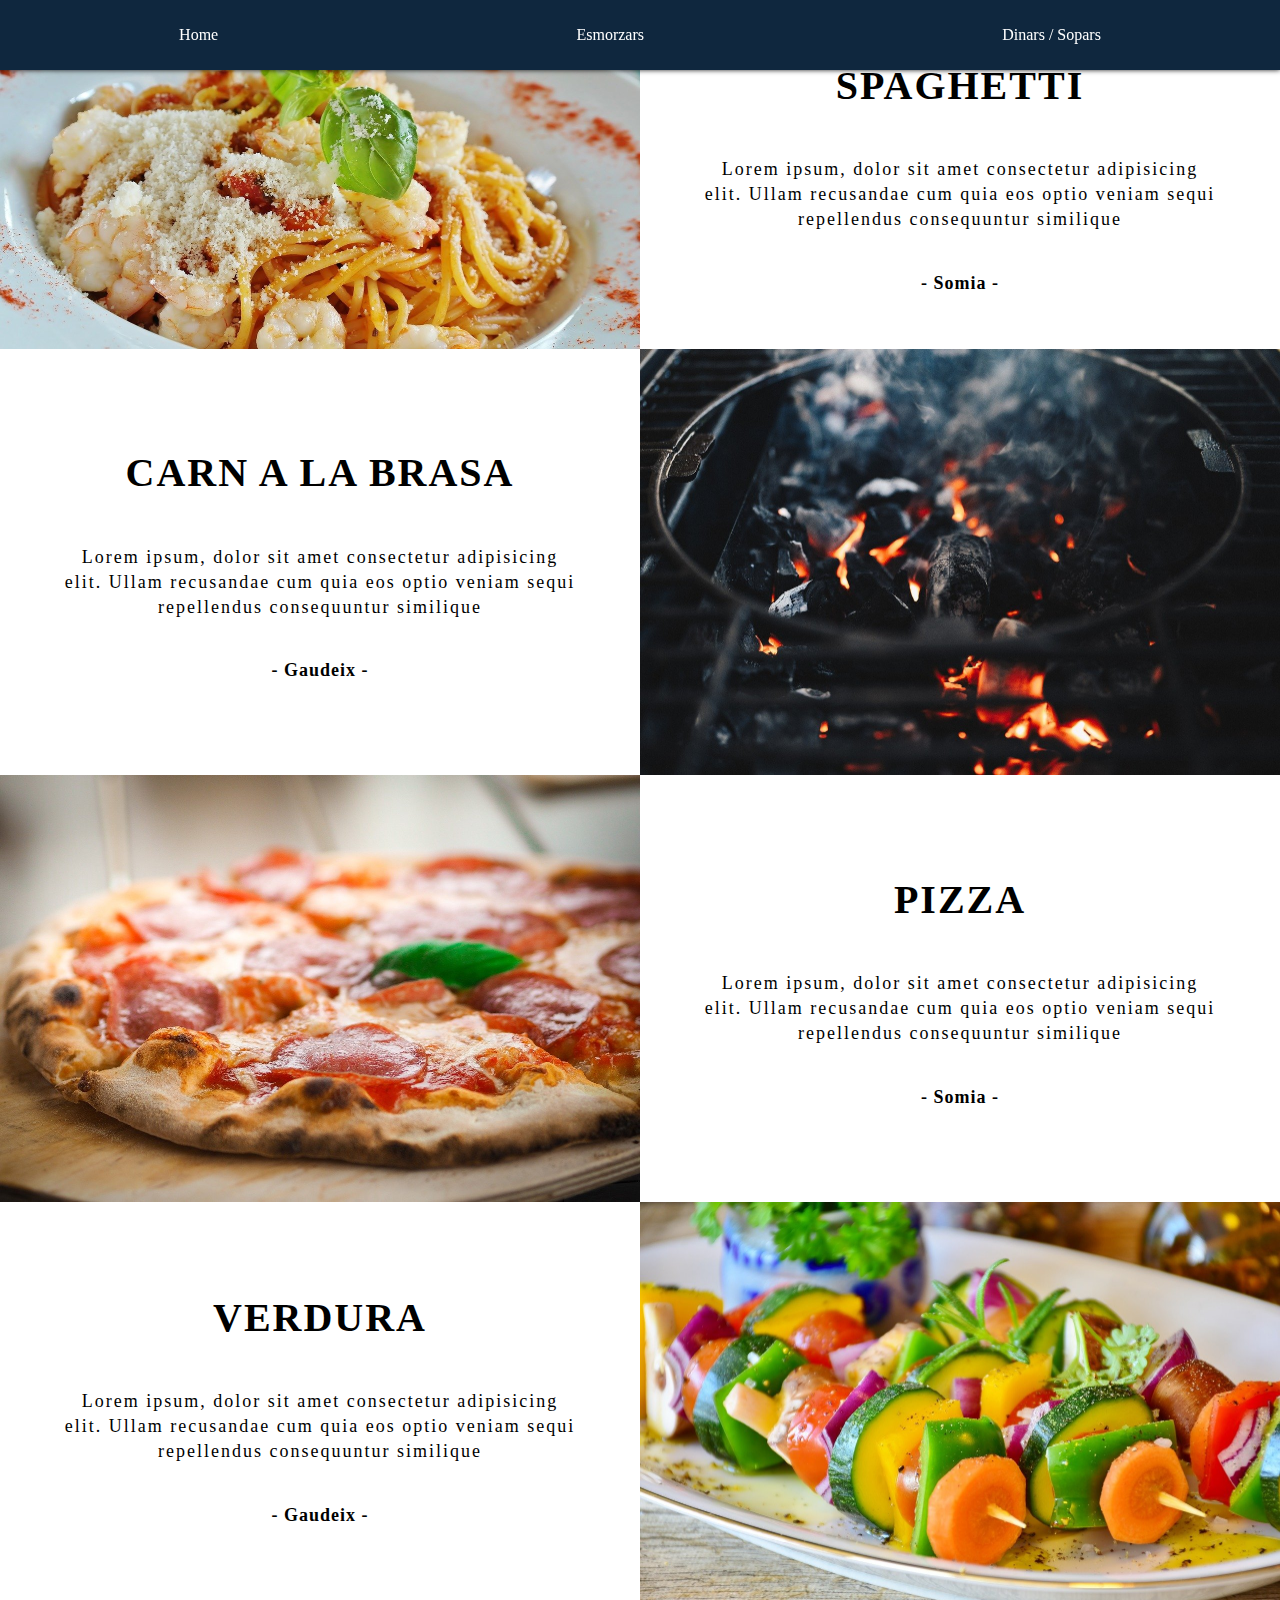
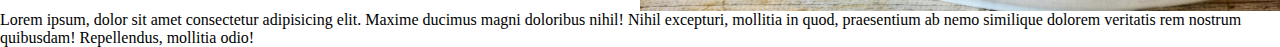
==== dinars_sopars.html @ 01150fe2 "Dinars i sopars" ====
<!DOCTYPE html>
<html lang="es">

<head>
    <meta charset="UTF-8">
    <meta name="viewport" content="width=device-width, initial-scale=1.0">
    <title>Dinars / Sopars</title>
    <link rel="stylesheet" href="css/styles.css">
</head>

<body>
    <header class="header">
        <nav class="nav">
            <ul>
                <li>
                    <a href="index.html">Home</a>
                </li>
                <li>
                    <a href="esmorzars.html">Esmorzars</a>
                </li>
                <li>
                    <a href="dinars_sopars.html">Dinars / Sopars</a>
                </li>
            </ul>
        </nav>
    </header>
    <main>
        <article class="article">
            <div class="article--image main-content--image">
                <img src="img/spaghetti.jpg" alt="">
            </div>
            <div class="article--text main-content--text">
                <h2>SPAGHETTI</h2>
                <p>Lorem ipsum, dolor sit amet consectetur adipisicing elit. Ullam recusandae cum quia eos optio veniam sequi repellendus consequuntur similique</p>
                <p><span class="span">- Somia -</span></p>
            </div>
        </article>
        <article class="article">
            <div class="article--image main-content--image">
                <img src="img/bbq.jpg" alt="">
            </div>
            <div class="article--text main-content--text">
                <h2>CARN A LA BRASA</h2>
                <p>Lorem ipsum, dolor sit amet consectetur adipisicing elit. Ullam recusandae cum quia eos optio veniam sequi repellendus consequuntur similique</p>
                <p><span class="span">- Gaudeix -</span></p>
            </div>
        </article>
        <article class="article">
            <div class="article--image main-content--image">
                <img src="img/pizza.jpg" alt="">
            </div>
            <div class="article--text main-content--text">
                <h2>PIZZA</h2>
                <p>Lorem ipsum, dolor sit amet consectetur adipisicing elit. Ullam recusandae cum quia eos optio veniam sequi repellendus consequuntur similique</p>
                <p><span class="span">- Somia -</span></p>
            </div>
        </article>
        <article class="article">
            <div class="article--image main-content--image">
                <img src="img/vegetable.jpg" alt="">
            </div>
            <div class="article--text main-content--text">
                <h2>VERDURA</h2>
                <p>Lorem ipsum, dolor sit amet consectetur adipisicing elit. Ullam recusandae cum quia eos optio veniam sequi repellendus consequuntur similique</p>
                <p><span class="span">- Gaudeix -</span></p>
            </div>
        </article>
    </main>
    <footer class="footer">
        Lorem ipsum, dolor sit amet consectetur adipisicing elit. Maxime ducimus magni doloribus nihil! Nihil excepturi, mollitia in quod, praesentium ab nemo similique dolorem veritatis rem nostrum quibusdam! Repellendus, mollitia odio!
    </footer>
</body>

</html>
---- css/styles.css ----
html {
  box-sizing: border-box;
  font-size: 62.5%;
}
*,
*:before,
*:after {
  box-sizing: inherit;
}
body {
  font-size: 1.6rem;
  margin: 0;
}
.nav {
  position: fixed;
  width: 100%;
  z-index: 10;
  background-color: #0F273E;
  padding: 1rem 0;
  box-shadow: -1px -1px 5px 1px #000000de;
}
.nav ul {
  display: flex;
  justify-content: space-around;
  list-style: none;
  padding: 0;
}
.nav ul a {
  color: white;
  text-decoration: none;
}
.nav ul a:hover {
  color: #b5b5b5;
}
.hero {
  background-image: url(../img/hero1.webp);
  background-repeat: no-repeat;
  background-size: cover;
  background-position: center;
  position: relative;
  height: 100vh;
  display: flex;
  justify-content: center;
  align-items: center;
}
.hero:after {
  content: "";
  position: absolute;
  top: 0;
  left: 0;
  width: 100%;
  height: 100%;
  background-color: #23232385;
}
.hero .content-hero {
  position: relative;
  z-index: 2;
}
.hero .content-hero a {
  color: white;
  line-height: 1;
  font-weight: 700;
  font-size: 2.6rem;
  text-decoration: none;
  letter-spacing: 0.3rem;
  border: 3px solid white;
  padding: 1.5rem 2rem;
}
.hero .content-hero a:hover {
  background-color: #0F273E;
  transition: 1s ease all;
}
.main-content--image img {
  width: 100%;
}
.main-content--text {
  color: white;
  align-self: center;
  display: flex;
  flex-direction: column;
  align-items: center;
}
.main-content--text h2 {
  font-size: 4rem;
}
.main-content--text p {
  font-size: 1.8rem;
  margin-bottom: 5rem;
}
.main-content--text a {
  color: white;
  line-height: 1;
  font-weight: 700;
  font-size: 2.6rem;
  text-decoration: none;
  letter-spacing: 0.3rem;
  border: 3px solid white;
  padding: 1.5rem 2rem;
  transition: 1s ease all;
}
.main-content--text a:hover {
  color: black;
  border: 3px solid black;
  background-color: white;
}
.main .main-content {
  line-height: 0;
  background-color: black;
  display: grid;
  grid-template-columns: 2fr 1.5fr;
}
.main .main-content--menu {
  background-color: white;
  grid-template-columns: 1.5fr 2fr;
}
.main .main-content--menu .main-content--image {
  order: 2;
}
.main .main-content--menu .main-content--text {
  color: black;
}
.main .main-content--menu .main-content--text a {
  color: black;
  border: 3px solid black;
  transition: 1s ease all;
}
.main .main-content--menu .main-content--text a:hover {
  color: white;
  border: 3px solid white;
  background-color: black;
}
.article {
  text-align: center;
  display: grid;
  grid-template-columns: 1fr 1fr;
  line-height: 0;
}
.article:nth-child(even) .article--image {
  order: 1;
}
.article .article--text {
  color: black;
  letter-spacing: 2px;
}
.article .article--text p {
  line-height: 1.4;
  padding: 2rem 6rem;
  padding-bottom: 0;
  margin-bottom: 0;
}
.article .article--image img {
  width: 100%;
}
.span {
  font-weight: 700;
  padding: 0;
  line-height: 0;
  letter-spacing: 1px;
}
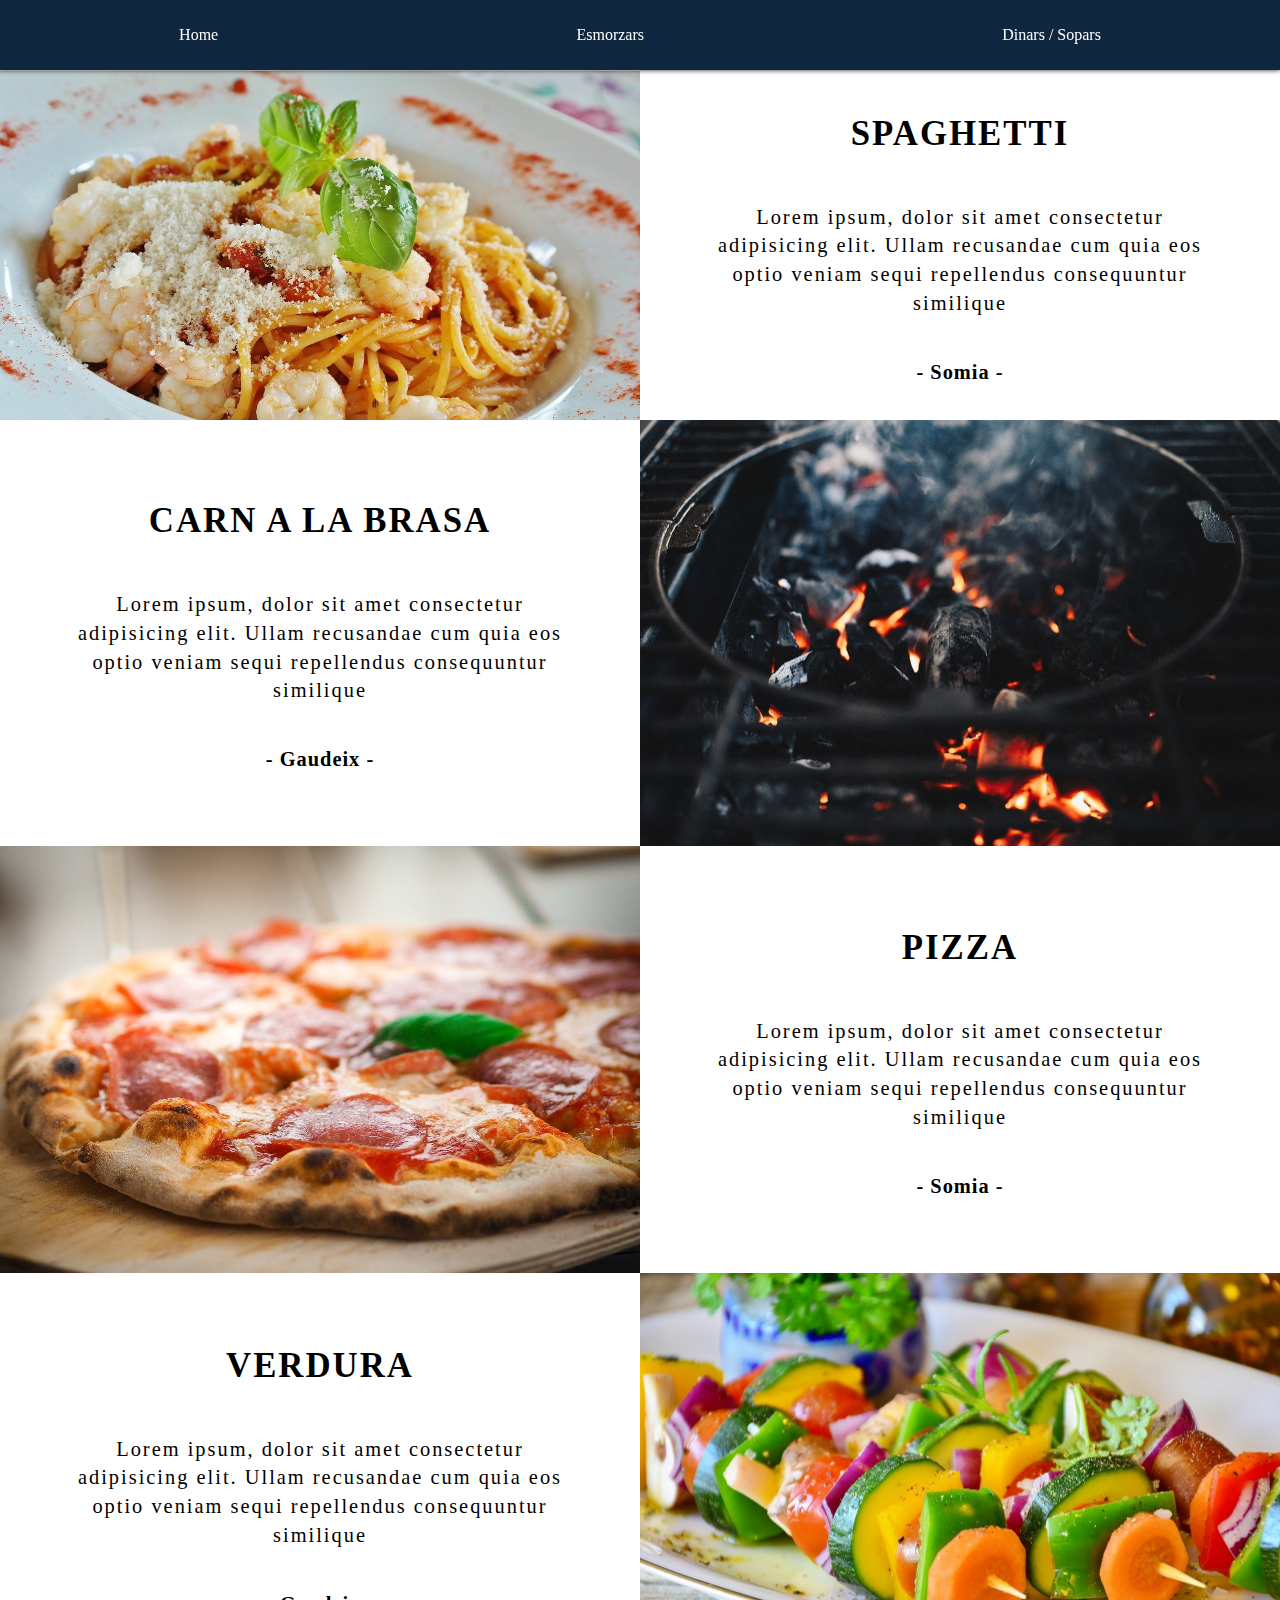
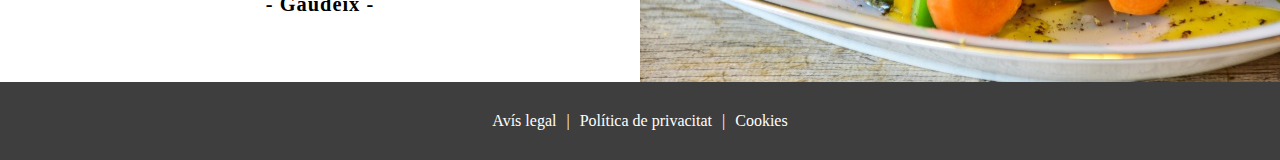
==== commit 34346aa1: "Footer fet" ====
--- a/dinars_sopars.html
+++ b/dinars_sopars.html
@@ -24,7 +24,7 @@
             </ul>
         </nav>
     </header>
-    <main>
+    <main class="main1">
         <article class="article">
             <div class="article--image main-content--image">
                 <img src="img/spaghetti.jpg" alt="">
@@ -67,7 +67,19 @@
         </article>
     </main>
     <footer class="footer">
-        Lorem ipsum, dolor sit amet consectetur adipisicing elit. Maxime ducimus magni doloribus nihil! Nihil excepturi, mollitia in quod, praesentium ab nemo similique dolorem veritatis rem nostrum quibusdam! Repellendus, mollitia odio!
+        <nav class="footer-nav">
+            <ul>
+                <li>
+                    <a href="#">Avís legal</a>
+                </li>
+                <li>
+                    <a href="#">Política de privacitat</a>
+                </li>
+                <li>
+                    <a href="#">Cookies</a>
+                </li>
+            </ul>
+        </nav>
     </footer>
 </body>
 
--- a/css/styles.css
+++ b/css/styles.css
@@ -11,6 +11,16 @@
   font-size: 1.6rem;
   margin: 0;
 }
+a {
+  text-decoration: none;
+}
+ul {
+  list-style: none;
+  padding: 0;
+}
+img {
+  max-width: 100%;
+}
 .nav {
   position: fixed;
   width: 100%;
@@ -22,12 +32,9 @@
 .nav ul {
   display: flex;
   justify-content: space-around;
-  list-style: none;
-  padding: 0;
 }
 .nav ul a {
   color: white;
-  text-decoration: none;
 }
 .nav ul a:hover {
   color: #b5b5b5;
@@ -72,6 +79,8 @@
 }
 .main-content--image img {
   width: 100%;
+  object-fit: cover;
+  height: 100%;
 }
 .main-content--text {
   color: white;
@@ -81,10 +90,10 @@
   align-items: center;
 }
 .main-content--text h2 {
-  font-size: 4rem;
+  font-size: calc(2.2rem + 1vw);
 }
 .main-content--text p {
-  font-size: 1.8rem;
+  font-size: calc(1.4rem + 0.5vw);
   margin-bottom: 5rem;
 }
 .main-content--text a {
@@ -141,6 +150,7 @@
 .article .article--text {
   color: black;
   letter-spacing: 2px;
+  padding: 2em 0;
 }
 .article .article--text p {
   line-height: 1.4;
@@ -157,3 +167,26 @@
   line-height: 0;
   letter-spacing: 1px;
 }
+.footer {
+  padding: 3rem 0;
+  background-color: #3e3e3e;
+}
+.footer ul {
+  display: flex;
+  justify-content: center;
+  margin: 0;
+}
+.footer ul li a {
+  color: white;
+}
+.footer ul li a:after {
+  content: "|";
+  padding-left: 1rem;
+  padding-right: 1rem;
+}
+.footer ul li:last-of-type a:after {
+  content: none;
+}
+.main1 {
+  padding-top: 71.2px;
+}
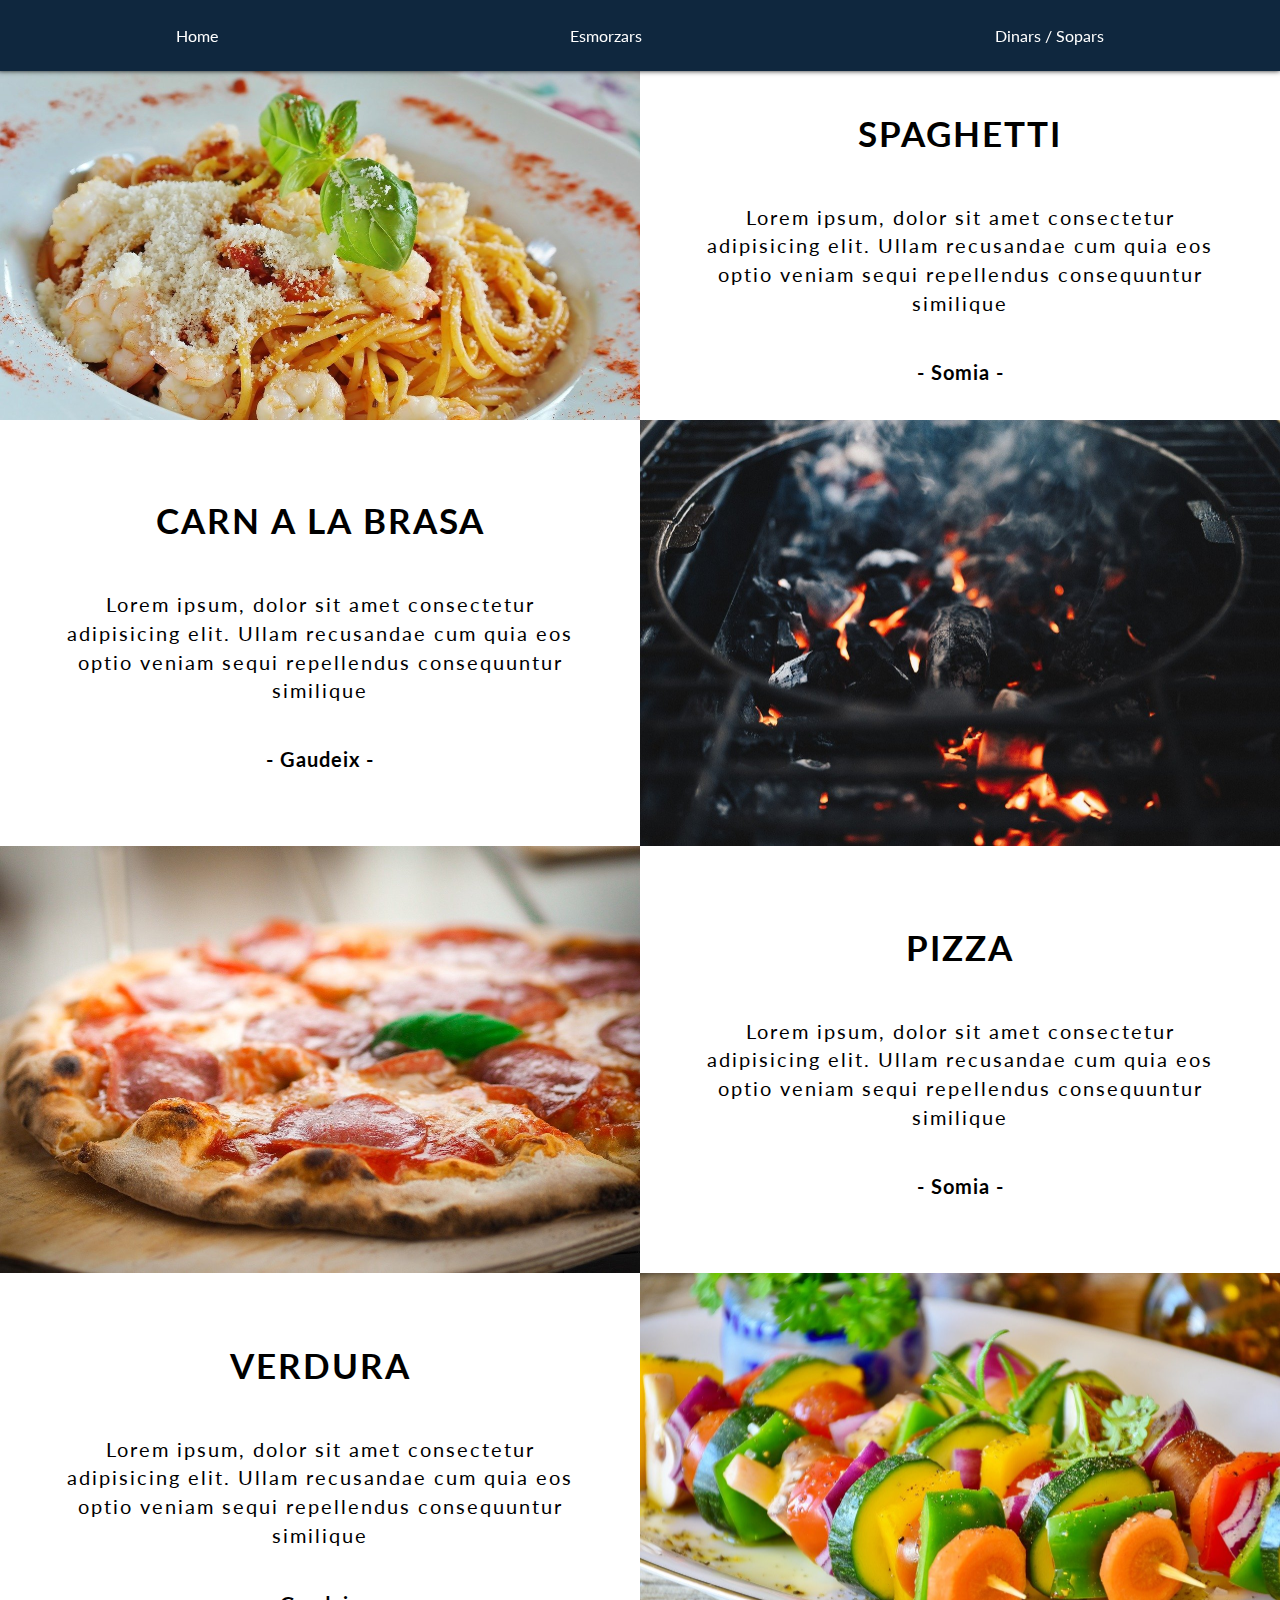
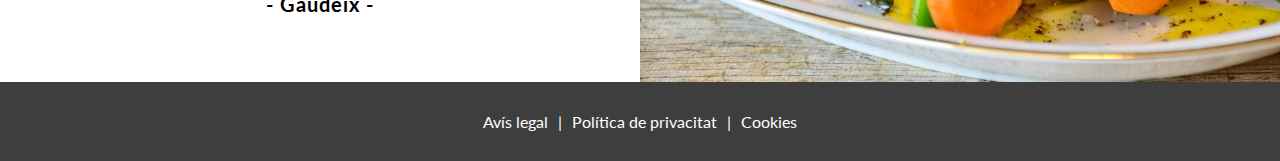
==== commit a8192a55: "Afegida font Lato" ====
--- a/dinars_sopars.html
+++ b/dinars_sopars.html
@@ -5,6 +5,8 @@
     <meta charset="UTF-8">
     <meta name="viewport" content="width=device-width, initial-scale=1.0">
     <title>Dinars / Sopars</title>
+    <link rel="preconnect" href="https://fonts.gstatic.com">
+    <link href="https://fonts.googleapis.com/css2?family=Lato:wght@400;700&display=swap" rel="stylesheet">
     <link rel="stylesheet" href="css/styles.css">
 </head>
 
--- a/css/styles.css
+++ b/css/styles.css
@@ -10,9 +10,11 @@
 body {
   font-size: 1.6rem;
   margin: 0;
+  font-family: 'Lato', sans-serif;
 }
 a {
   text-decoration: none;
+  user-select: none;
 }
 ul {
   list-style: none;
@@ -77,6 +79,11 @@
   background-color: #0F273E;
   transition: 1s ease all;
 }
+@media (max-width: 767.99px) {
+  .main-content--image {
+    height: 50vh;
+  }
+}
 .main-content--image img {
   width: 100%;
   object-fit: cover;
@@ -88,6 +95,12 @@
   display: flex;
   flex-direction: column;
   align-items: center;
+}
+@media (max-width: 767.99px) {
+  .main-content--text {
+    height: 50vh;
+    justify-content: center;
+  }
 }
 .main-content--text h2 {
   font-size: calc(2.2rem + 1vw);
@@ -118,6 +131,11 @@
   display: grid;
   grid-template-columns: 2fr 1.5fr;
 }
+@media (max-width: 767.99px) {
+  .main .main-content {
+    display: block;
+  }
+}
 .main .main-content--menu {
   background-color: white;
   grid-template-columns: 1.5fr 2fr;
@@ -144,6 +162,11 @@
   grid-template-columns: 1fr 1fr;
   line-height: 0;
 }
+@media (max-width: 767.99px) {
+  .article {
+    display: block;
+  }
+}
 .article:nth-child(even) .article--image {
   order: 1;
 }
@@ -151,6 +174,11 @@
   color: black;
   letter-spacing: 2px;
   padding: 2em 0;
+}
+@media (max-width: 767.99px) {
+  .article .article--text {
+    height: 50vh;
+  }
 }
 .article .article--text p {
   line-height: 1.4;
@@ -158,6 +186,16 @@
   padding-bottom: 0;
   margin-bottom: 0;
 }
+@media (max-width: 382.99px) {
+  .article .article--text p {
+    line-height: 1.1;
+  }
+}
+@media (max-width: 767.99px) {
+  .article .article--image {
+    height: 50vh;
+  }
+}
 .article .article--image img {
   width: 100%;
 }
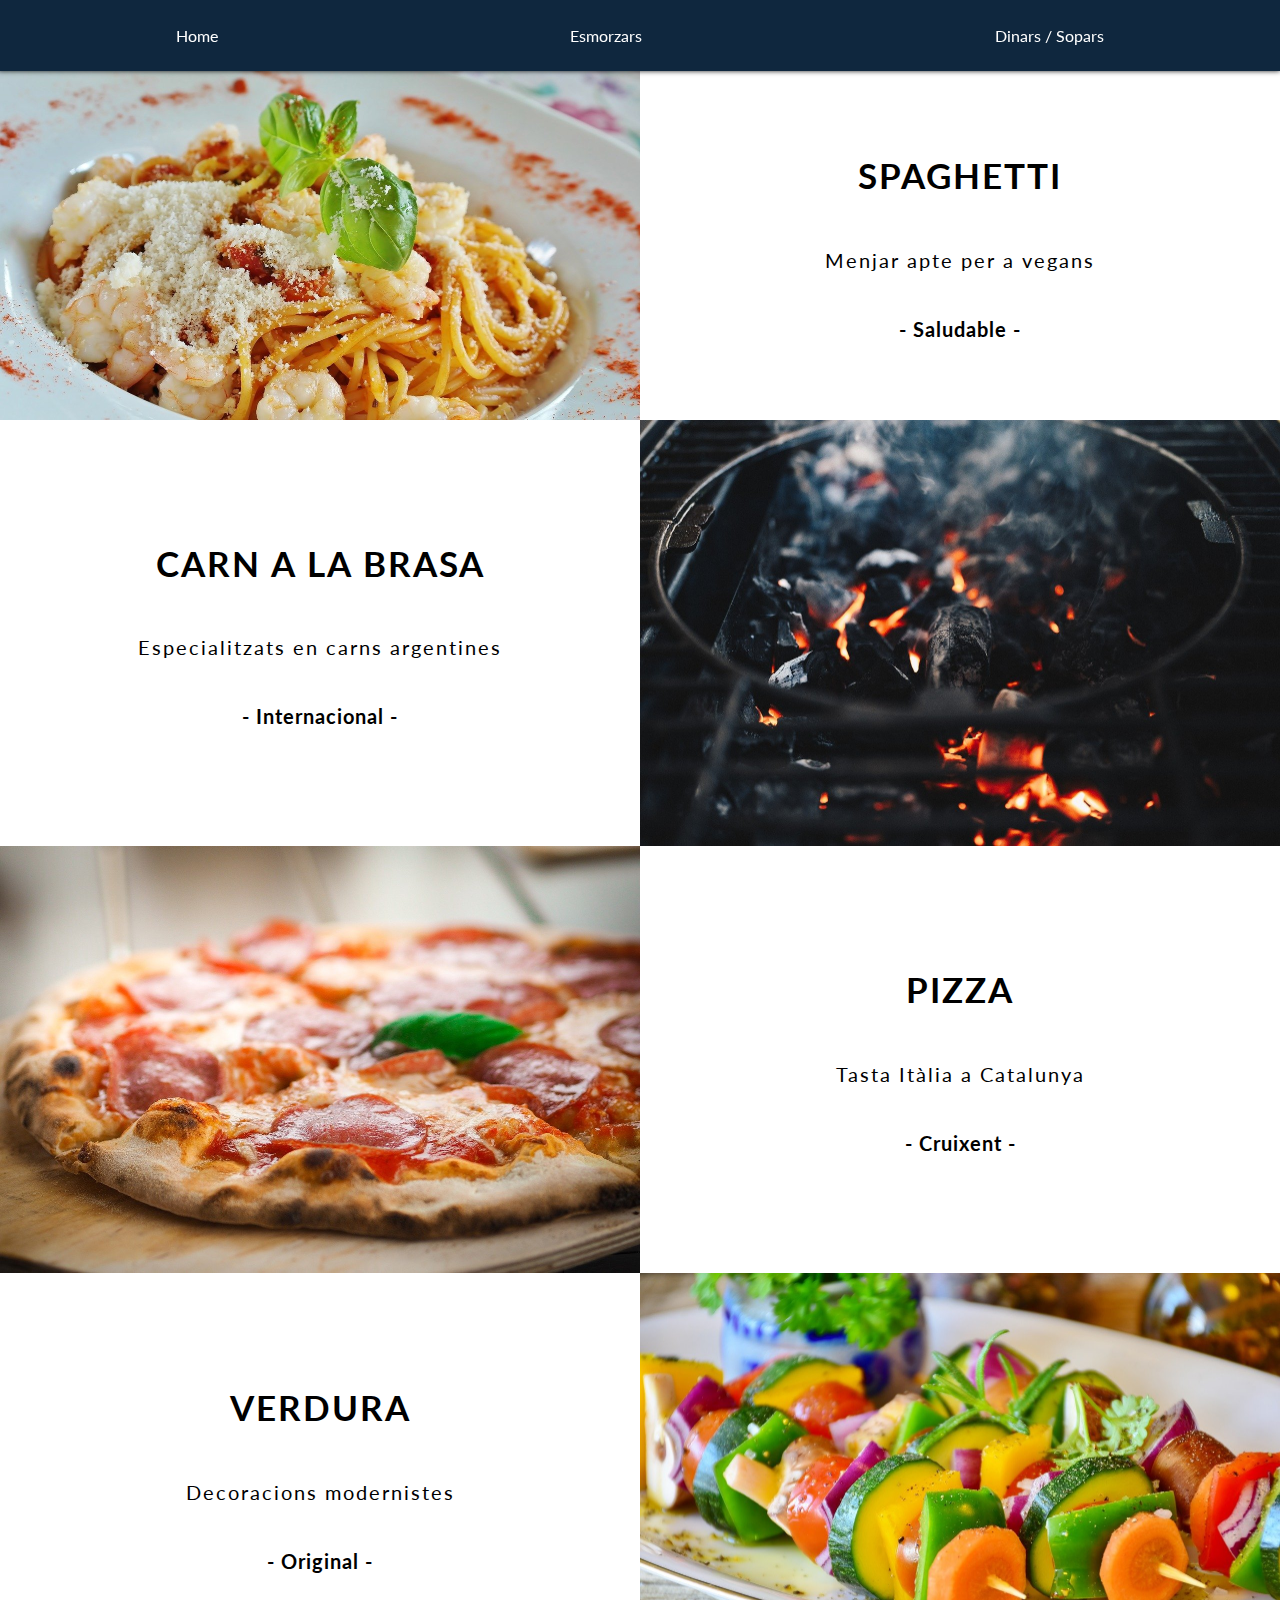
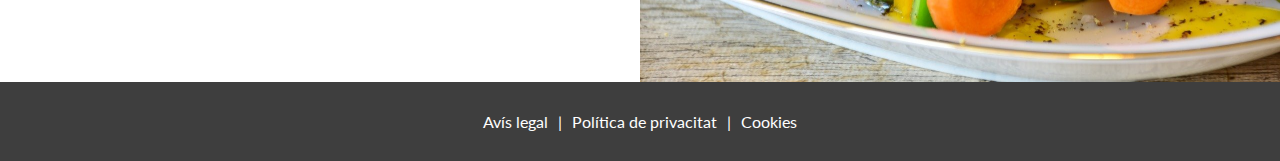
==== commit 9cb0e8cc: "Canviant textos" ====
--- a/dinars_sopars.html
+++ b/dinars_sopars.html
@@ -33,8 +33,8 @@
             </div>
             <div class="article--text main-content--text">
                 <h2>SPAGHETTI</h2>
-                <p>Lorem ipsum, dolor sit amet consectetur adipisicing elit. Ullam recusandae cum quia eos optio veniam sequi repellendus consequuntur similique</p>
-                <p><span class="span">- Somia -</span></p>
+                <p>Menjar apte per a vegans</p>
+                <p><span class="span">- Saludable -</span></p>
             </div>
         </article>
         <article class="article">
@@ -43,8 +43,8 @@
             </div>
             <div class="article--text main-content--text">
                 <h2>CARN A LA BRASA</h2>
-                <p>Lorem ipsum, dolor sit amet consectetur adipisicing elit. Ullam recusandae cum quia eos optio veniam sequi repellendus consequuntur similique</p>
-                <p><span class="span">- Gaudeix -</span></p>
+                <p>Especialitzats en carns argentines</p>
+                <p><span class="span">- Internacional -</span></p>
             </div>
         </article>
         <article class="article">
@@ -53,8 +53,8 @@
             </div>
             <div class="article--text main-content--text">
                 <h2>PIZZA</h2>
-                <p>Lorem ipsum, dolor sit amet consectetur adipisicing elit. Ullam recusandae cum quia eos optio veniam sequi repellendus consequuntur similique</p>
-                <p><span class="span">- Somia -</span></p>
+                <p>Tasta Itàlia a Catalunya</p>
+                <p><span class="span">- Cruixent -</span></p>
             </div>
         </article>
         <article class="article">
@@ -63,8 +63,8 @@
             </div>
             <div class="article--text main-content--text">
                 <h2>VERDURA</h2>
-                <p>Lorem ipsum, dolor sit amet consectetur adipisicing elit. Ullam recusandae cum quia eos optio veniam sequi repellendus consequuntur similique</p>
-                <p><span class="span">- Gaudeix -</span></p>
+                <p>Decoracions modernistes</p>
+                <p><span class="span">- Original -</span></p>
             </div>
         </article>
     </main>
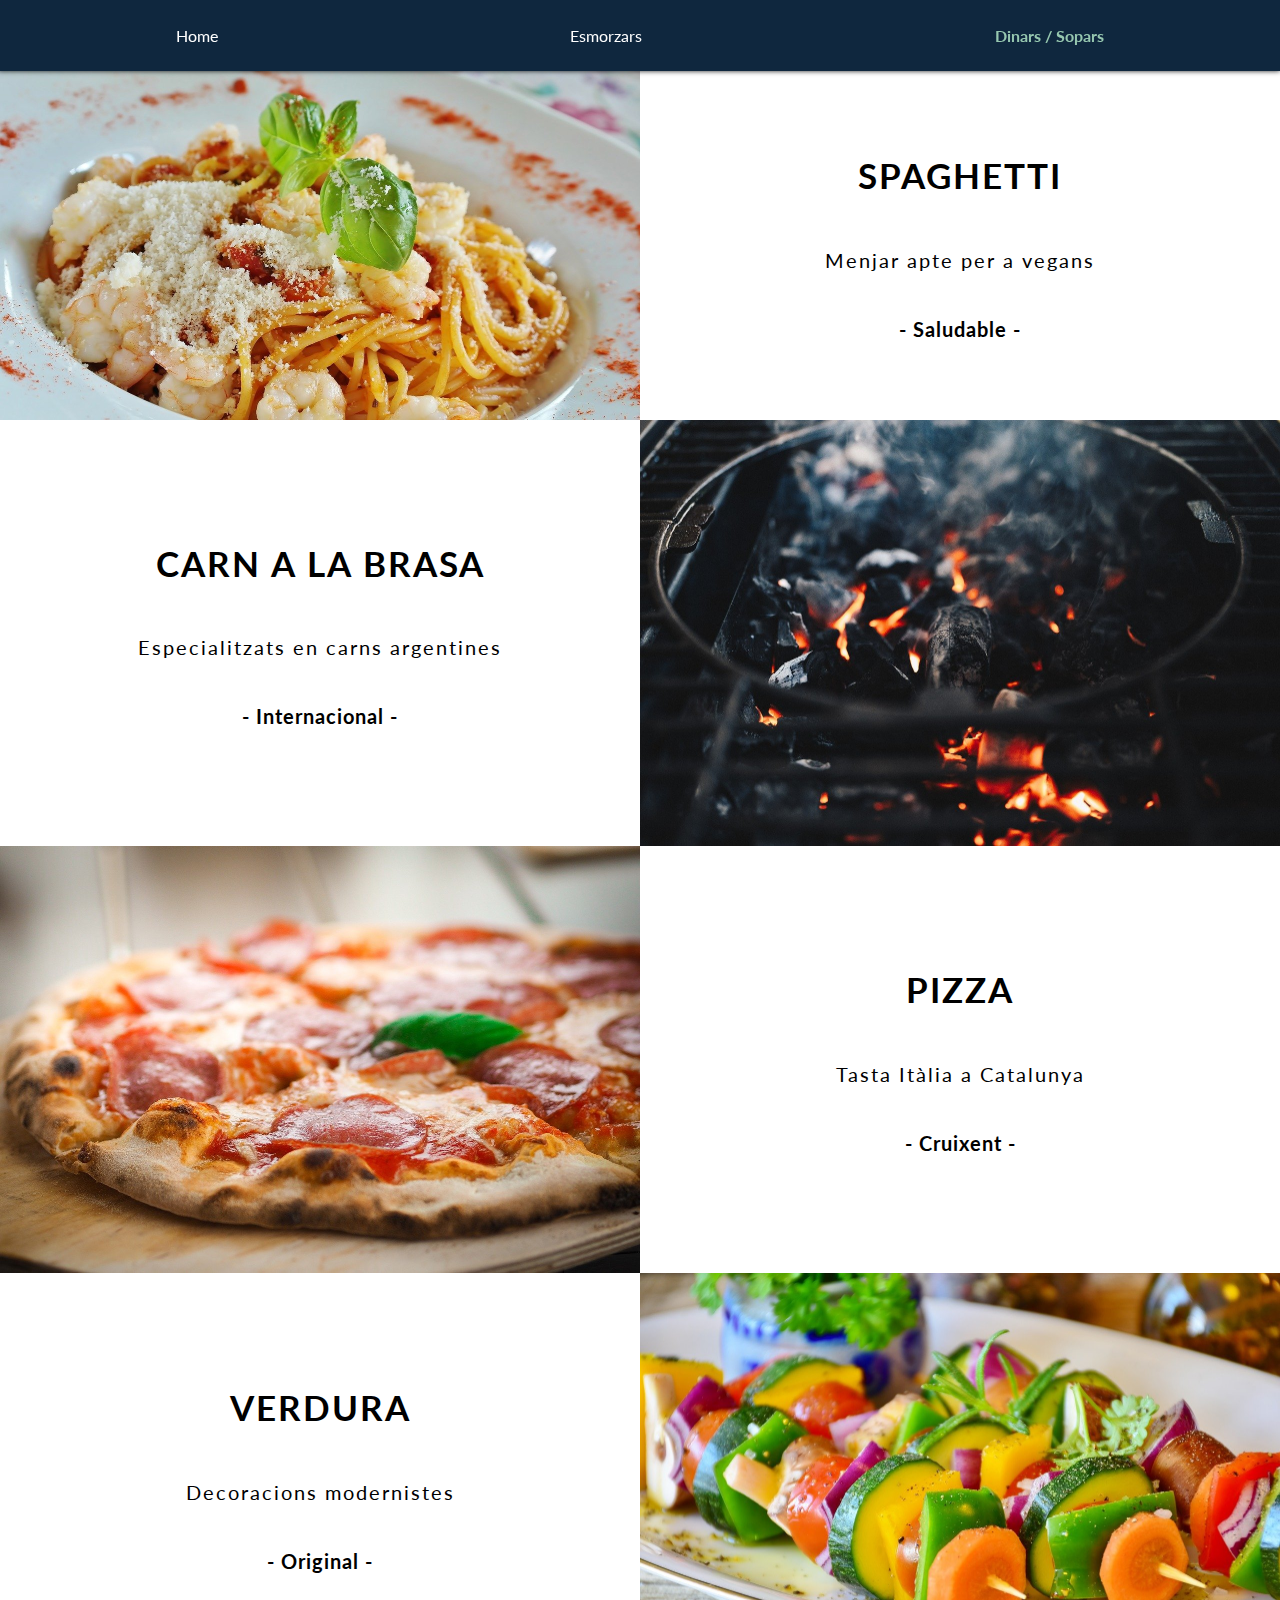
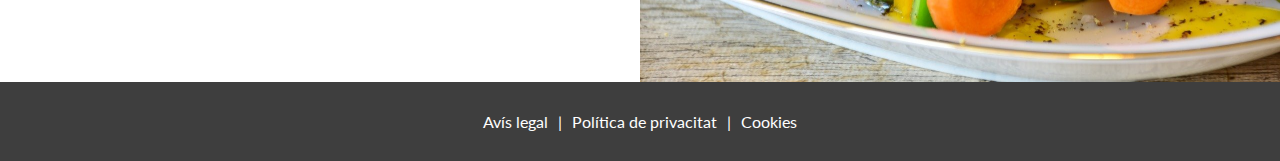
==== commit 47ac206c: "Afegida la class active" ====
--- a/dinars_sopars.html
+++ b/dinars_sopars.html
@@ -21,7 +21,7 @@
                     <a href="esmorzars.html">Esmorzars</a>
                 </li>
                 <li>
-                    <a href="dinars_sopars.html">Dinars / Sopars</a>
+                    <a href="dinars_sopars.html" class="active">Dinars / Sopars</a>
                 </li>
             </ul>
         </nav>
--- a/css/styles.css
+++ b/css/styles.css
@@ -38,8 +38,12 @@
 .nav ul a {
   color: white;
 }
-.nav ul a:hover {
+.nav ul a:hover:not(.active) {
   color: #b5b5b5;
+}
+.nav .active {
+  color: #96c7af;
+  font-weight: 700;
 }
 .hero {
   background-image: url(../img/hero1.webp);
